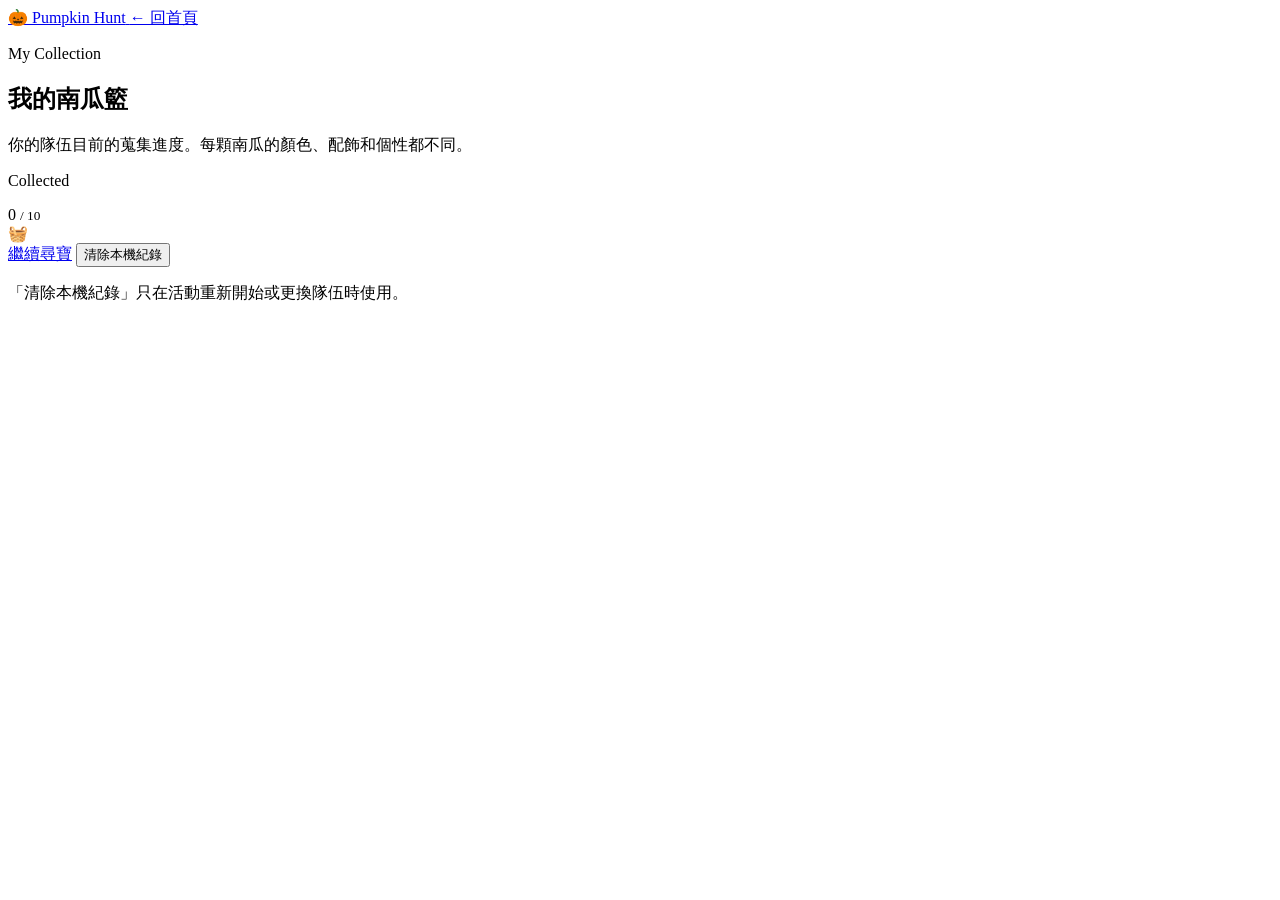
==== collection.html @ 7f1ab981 "Add files via upload Initial Halloween Pumpkin Hunt" ====
<!doctype html>
<html lang="zh-Hant">
<head>
  <meta charset="utf-8">
  <meta name="viewport" content="width=device-width, initial-scale=1, viewport-fit=cover">
  <meta name="theme-color" content="#120c1c">
  <title>我的南瓜籃｜Halloween Pumpkin Hunt</title>
  <link rel="stylesheet" href="./css/style.css">
</head>
<body>
  <main class="page-shell narrow">
    <header class="topbar">
      <a class="brand small-link" href="./index.html">
        <span class="brand-mark">🎃</span>
        <span>Pumpkin Hunt</span>
      </a>
      <a class="small-link" href="./index.html">← 回首頁</a>
    </header>

    <section class="hero">
      <p class="eyebrow">My Collection</p>
      <h1>我的南瓜籃</h1>
      <p class="lead"><span data-team-label>你的隊伍</span>目前的蒐集進度。每顆南瓜的顏色、配飾和個性都不同。</p>
    </section>

    <section class="card collection-summary">
      <div class="progress-head">
        <div>
          <p class="eyebrow">Collected</p>
          <div class="progress-big"><span data-progress-count>0</span> <small>/ <span data-progress-total>10</span></small></div>
        </div>
        <span>🧺</span>
      </div>
      <div class="progress-track">
        <div class="progress-fill" data-progress-bar></div>
      </div>
    </section>

    <section class="collection-grid" data-collection-grid></section>

    <section class="card complete-card" data-completion hidden>
      <div class="trophy">🏆</div>
      <p class="eyebrow">Congratulations</p>
      <h2>10 / 10 全部完成！</h2>
      <p class="lead">你們已經找到所有萬聖節南瓜。把這個畫面拿給老師確認吧！</p>
    </section>

    <div class="action-row">
      <a class="button button-primary" href="./index.html">繼續尋寶</a>
      <button class="button-danger" id="resetGame" type="button">清除本機紀錄</button>
    </div>

    <div class="reset-zone">
      <p class="footer-note">「清除本機紀錄」只在活動重新開始或更換隊伍時使用。</p>
    </div>
  </main>

  <script src="./js/config.js"></script>
  <script src="./js/storage.js"></script>
  <script src="./js/collection.js"></script>
  <script src="./js/offline.js"></script>
</body>
</html>
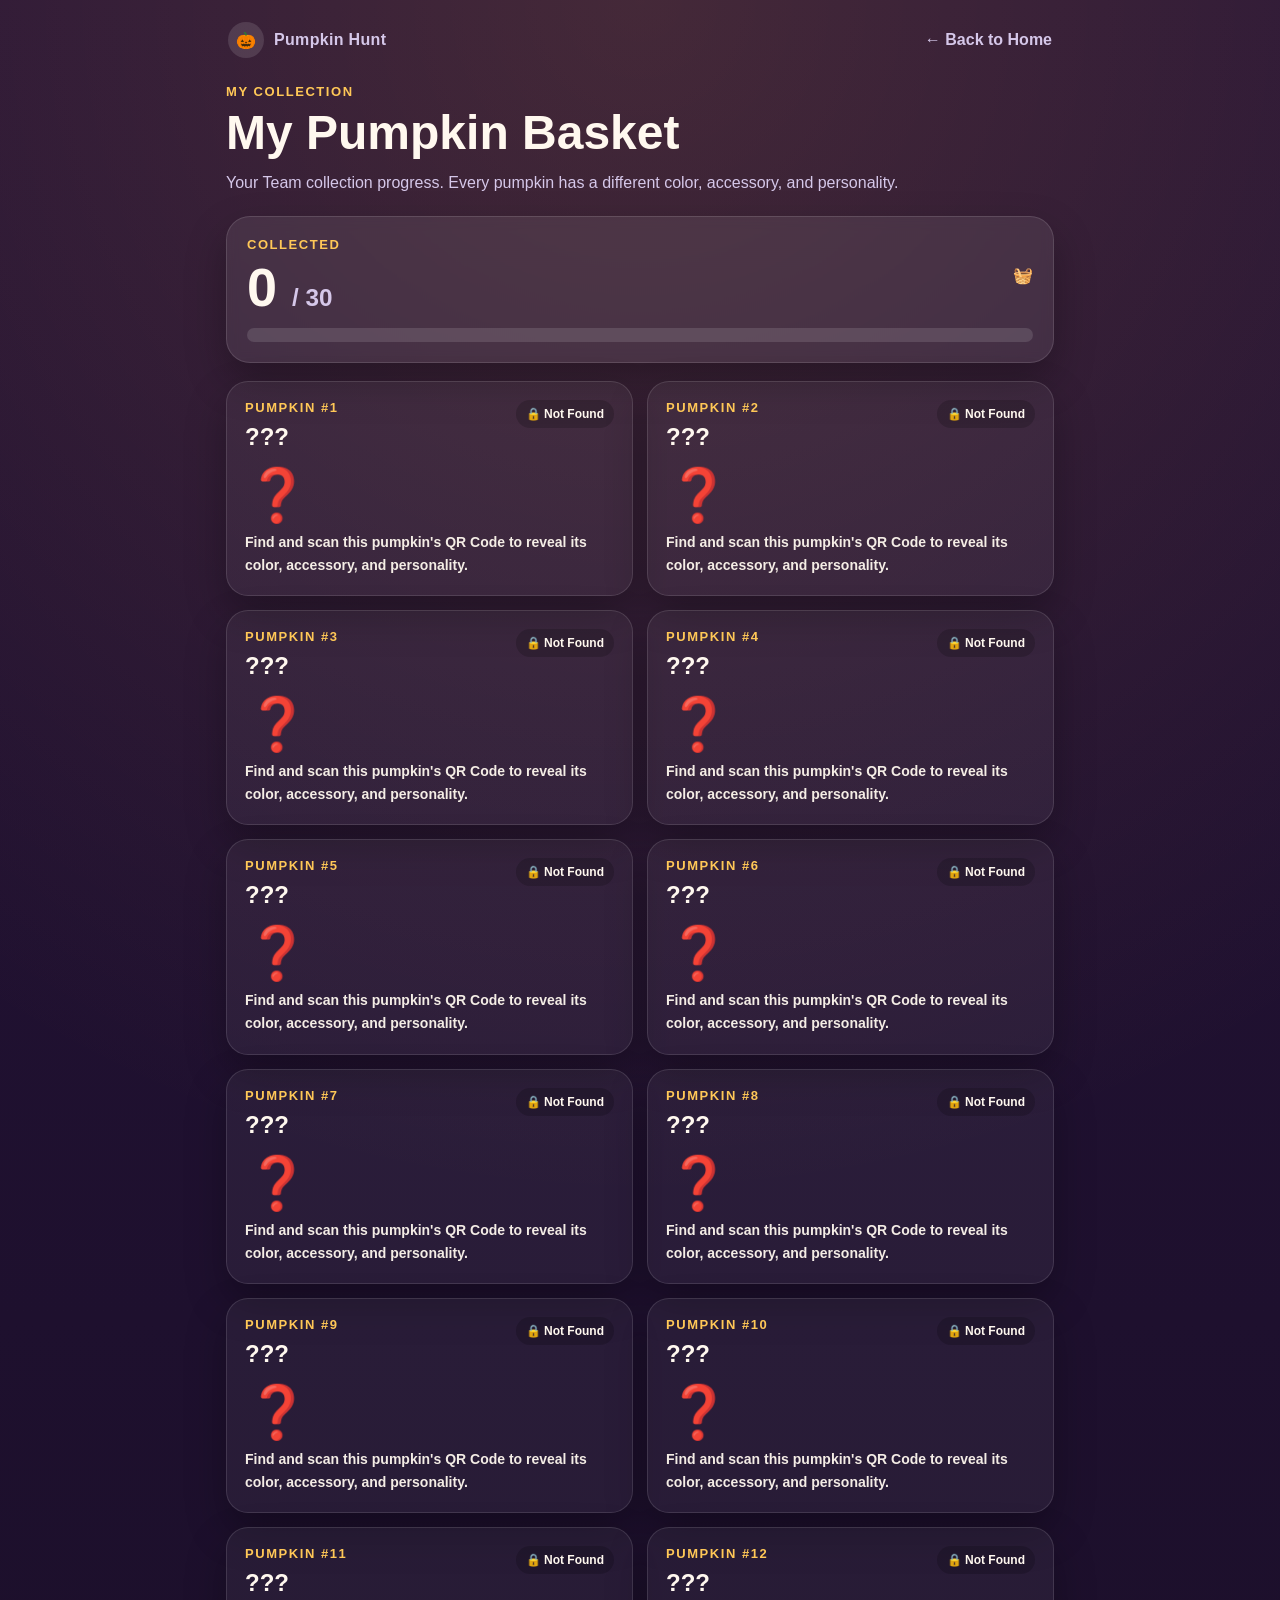
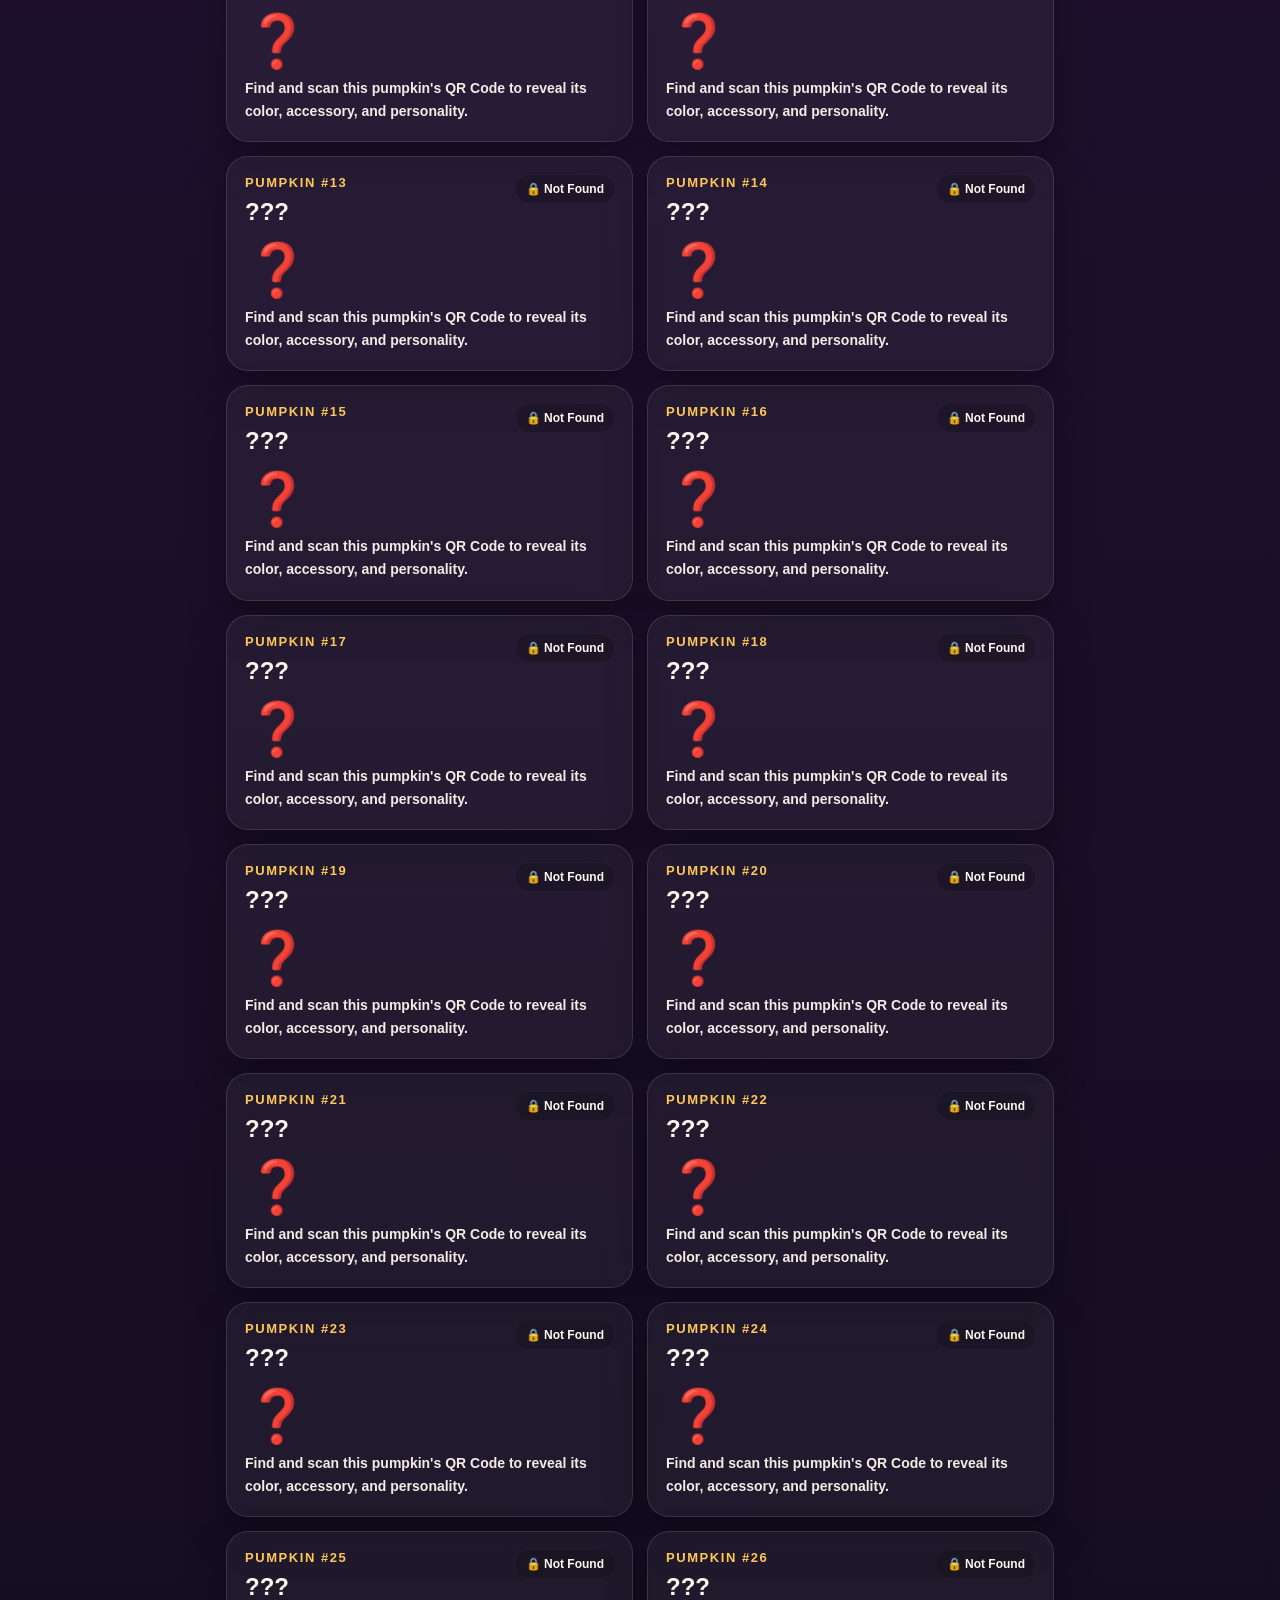
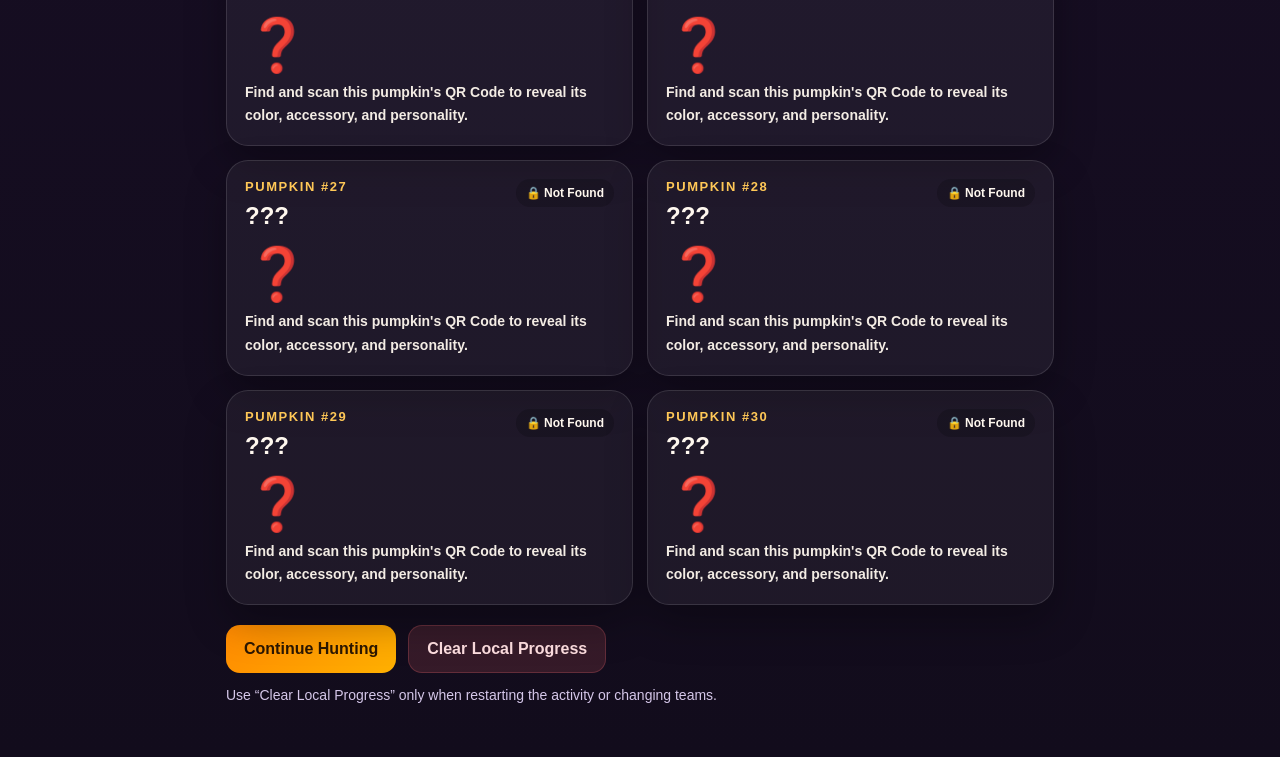
==== commit fa46044e: "Add files via upload" ====
--- a/collection.html
+++ b/collection.html
@@ -1,11 +1,11 @@
 <!doctype html>
-<html lang="zh-Hant">
+<html lang="en">
 <head>
   <meta charset="utf-8">
   <meta name="viewport" content="width=device-width, initial-scale=1, viewport-fit=cover">
   <meta name="theme-color" content="#120c1c">
-  <title>我的南瓜籃｜Halloween Pumpkin Hunt</title>
-  <link rel="stylesheet" href="./css/style.css">
+  <title>My Pumpkin Basket | Halloween Pumpkin Hunt</title>
+  <link rel="stylesheet" href="./css/style.css?v=5.0">
 </head>
 <body>
   <main class="page-shell narrow">
@@ -14,20 +14,20 @@
         <span class="brand-mark">🎃</span>
         <span>Pumpkin Hunt</span>
       </a>
-      <a class="small-link" href="./index.html">← 回首頁</a>
+      <a class="small-link" href="./index.html">← Back to Home</a>
     </header>
 
     <section class="hero">
       <p class="eyebrow">My Collection</p>
-      <h1>我的南瓜籃</h1>
-      <p class="lead"><span data-team-label>你的隊伍</span>目前的蒐集進度。每顆南瓜的顏色、配飾和個性都不同。</p>
+      <h1>My Pumpkin Basket</h1>
+      <p class="lead"><span data-team-label>Your Team</span> collection progress. Every pumpkin has a different color, accessory, and personality.</p>
     </section>
 
     <section class="card collection-summary">
       <div class="progress-head">
         <div>
           <p class="eyebrow">Collected</p>
-          <div class="progress-big"><span data-progress-count>0</span> <small>/ <span data-progress-total>10</span></small></div>
+          <div class="progress-big"><span data-progress-count>0</span> <small>/ <span data-progress-total>30</span></small></div>
         </div>
         <span>🧺</span>
       </div>
@@ -41,23 +41,23 @@
     <section class="card complete-card" data-completion hidden>
       <div class="trophy">🏆</div>
       <p class="eyebrow">Congratulations</p>
-      <h2>10 / 10 全部完成！</h2>
-      <p class="lead">你們已經找到所有萬聖節南瓜。把這個畫面拿給老師確認吧！</p>
+      <h2>30 / 30 Complete!</h2>
+      <p class="lead">You found every Halloween pumpkin. Show this screen to the teacher to confirm completion.</p>
     </section>
 
     <div class="action-row">
-      <a class="button button-primary" href="./index.html">繼續尋寶</a>
-      <button class="button-danger" id="resetGame" type="button">清除本機紀錄</button>
+      <a class="button button-primary" href="./index.html">Continue Hunting</a>
+      <button class="button-danger" id="resetGame" type="button">Clear Local Progress</button>
     </div>
 
     <div class="reset-zone">
-      <p class="footer-note">「清除本機紀錄」只在活動重新開始或更換隊伍時使用。</p>
+      <p class="footer-note">Use “Clear Local Progress” only when restarting the activity or changing teams.</p>
     </div>
   </main>
 
-  <script src="./js/config.js"></script>
-  <script src="./js/storage.js"></script>
-  <script src="./js/collection.js"></script>
-  <script src="./js/offline.js"></script>
+  <script src="./js/config.js?v=5.0"></script>
+  <script src="./js/storage.js?v=5.0"></script>
+  <script src="./js/collection.js?v=5.0"></script>
+  <script src="./js/offline.js?v=5.0"></script>
 </body>
 </html>
--- a/css/style.css
+++ b/css/style.css
@@ -0,0 +1,547 @@
+:root {
+  --bg-1: #120c1c;
+  --bg-2: #241237;
+  --panel: rgba(255, 255, 255, 0.08);
+  --panel-strong: rgba(255, 255, 255, 0.14);
+  --text: #fff8ef;
+  --muted: #d5c7e9;
+  --accent: #ff8a00;
+  --accent-2: #ffc857;
+  --danger: #d95d66;
+  --ok: #58d68d;
+  --shadow: 0 18px 40px rgba(0, 0, 0, 0.28);
+  --radius-lg: 24px;
+  --radius-md: 18px;
+  --radius-sm: 12px;
+}
+
+* { box-sizing: border-box; }
+html, body { margin: 0; min-height: 100%; }
+body {
+  font-family: "Segoe UI", "Noto Sans TC", "PingFang TC", sans-serif;
+  color: var(--text);
+  background:
+    radial-gradient(circle at top, rgba(255, 171, 64, 0.15), transparent 30%),
+    linear-gradient(180deg, var(--bg-2), var(--bg-1));
+}
+
+a { color: inherit; text-decoration: none; }
+button, input { font: inherit; }
+button { cursor: pointer; border: 0; }
+
+.page-shell {
+  width: min(100%, 1120px);
+  margin: 0 auto;
+  padding: 16px 16px 40px;
+}
+.page-shell.narrow { max-width: 860px; }
+.tool-layout {
+  width: min(100%, 1200px);
+  margin: 0 auto;
+  padding: 16px 16px 40px;
+}
+
+.topbar {
+  display: flex;
+  justify-content: space-between;
+  align-items: center;
+  gap: 16px;
+  padding: 6px 2px 18px;
+}
+.brand {
+  display: inline-flex;
+  align-items: center;
+  gap: 10px;
+  font-weight: 800;
+  letter-spacing: 0.02em;
+}
+.brand-mark {
+  display: inline-grid;
+  place-items: center;
+  width: 36px;
+  height: 36px;
+  border-radius: 50%;
+  background: rgba(255, 255, 255, 0.12);
+}
+.small-link {
+  color: var(--muted);
+  font-weight: 600;
+}
+
+.hero {
+  margin: 8px 0 20px;
+}
+.hero h1 {
+  margin: 6px 0 10px;
+  font-size: clamp(32px, 7vw, 48px);
+  line-height: 1.08;
+}
+.lead {
+  color: var(--muted);
+  line-height: 1.7;
+  margin: 0;
+}
+.eyebrow {
+  margin: 0 0 8px;
+  font-size: 13px;
+  text-transform: uppercase;
+  letter-spacing: 0.12em;
+  color: var(--accent-2);
+  font-weight: 800;
+}
+.section-title {
+  margin: 0 0 14px;
+  font-size: 22px;
+}
+
+.card {
+  background: var(--panel);
+  backdrop-filter: blur(6px);
+  border: 1px solid rgba(255, 255, 255, 0.12);
+  border-radius: var(--radius-lg);
+  box-shadow: var(--shadow);
+  padding: 20px;
+  margin: 0 0 18px;
+}
+.progress-card, .team-card, .instructions-card, .collection-summary, .tool-card, .complete-card, .invalid-card { overflow: hidden; }
+
+.progress-head {
+  display: flex;
+  justify-content: space-between;
+  align-items: center;
+  gap: 16px;
+}
+.progress-big {
+  font-size: clamp(34px, 8vw, 54px);
+  font-weight: 900;
+  line-height: 1;
+}
+.progress-big small {
+  font-size: 0.45em;
+  color: var(--muted);
+}
+.progress-track {
+  width: 100%;
+  height: 14px;
+  border-radius: 999px;
+  background: rgba(255, 255, 255, 0.12);
+  overflow: hidden;
+  margin-top: 14px;
+}
+.progress-fill {
+  height: 100%;
+  width: 0;
+  background: linear-gradient(90deg, var(--accent), #ffbe55);
+  border-radius: inherit;
+  transition: width 0.35s ease;
+}
+.mini-grid {
+  display: grid;
+  grid-template-columns: repeat(5, 1fr);
+  gap: 10px;
+  margin-top: 16px;
+}
+.mini-slot {
+  min-height: 74px;
+  border-radius: 16px;
+  display: flex;
+  flex-direction: column;
+  align-items: center;
+  justify-content: center;
+  padding: 10px 6px;
+  text-align: center;
+  border: 1px dashed rgba(255,255,255,0.18);
+  background: rgba(255, 255, 255, 0.04);
+}
+.mini-slot strong { font-size: 12px; margin-top: 6px; }
+.mini-slot.is-collected {
+  border-style: solid;
+  color: #fff;
+}
+.mini-slot .mini-icon { font-size: 24px; }
+
+.input-row {
+  display: flex;
+  gap: 10px;
+  flex-wrap: wrap;
+}
+input[type="text"], input[type="url"] {
+  flex: 1 1 220px;
+  padding: 14px 16px;
+  border-radius: 14px;
+  border: 1px solid rgba(255, 255, 255, 0.14);
+  background: rgba(8, 5, 18, 0.5);
+  color: var(--text);
+}
+input::placeholder { color: #b5a8cb; }
+.button-primary, .button-secondary, .button-danger, .button {
+  display: inline-flex;
+  align-items: center;
+  justify-content: center;
+  min-height: 48px;
+  padding: 12px 18px;
+  border-radius: 14px;
+  font-weight: 800;
+  transition: transform 0.15s ease, opacity 0.2s ease;
+}
+.button-primary, .button.button-primary {
+  background: linear-gradient(135deg, var(--accent), #ffb000);
+  color: #2c1700;
+}
+.button-secondary, .button.button-secondary {
+  background: rgba(255,255,255,0.1);
+  color: var(--text);
+  border: 1px solid rgba(255,255,255,0.12);
+}
+.button-danger {
+  background: rgba(217, 93, 102, 0.18);
+  color: #ffdfe1;
+  border: 1px solid rgba(217, 93, 102, 0.28);
+}
+.button-primary:hover, .button-secondary:hover, .button-danger:hover, .button:hover {
+  transform: translateY(-1px);
+}
+.team-label, .helper, .tool-status, .footer-note {
+  color: var(--muted);
+}
+.team-label {
+  margin-top: 12px;
+  font-weight: 700;
+}
+.helper, .footer-note, .tool-status { font-size: 14px; }
+
+.instructions {
+  list-style: none;
+  margin: 0;
+  padding: 0;
+  display: grid;
+  gap: 12px;
+}
+.instructions li {
+  display: grid;
+  grid-template-columns: 36px 1fr;
+  gap: 12px;
+  align-items: center;
+}
+.step-number {
+  width: 36px;
+  height: 36px;
+  border-radius: 50%;
+  display: inline-grid;
+  place-items: center;
+  background: rgba(255,255,255,0.1);
+  font-weight: 800;
+}
+.action-row {
+  display: flex;
+  gap: 12px;
+  flex-wrap: wrap;
+  margin: 20px 0 14px;
+}
+
+.pumpkin-stage {
+  position: relative;
+  min-height: 340px;
+  border-radius: 22px;
+  overflow: hidden;
+  background: radial-gradient(circle at top, rgba(255, 204, 102, 0.18), rgba(255,255,255,0.02) 50%), rgba(8, 5, 18, 0.55);
+  border: 1px solid rgba(255,255,255,0.08);
+}
+#pumpkinCanvas {
+  width: 100%;
+  height: 340px;
+  display: block;
+}
+.found-copy {
+  padding-top: 18px;
+}
+.found-copy h1 {
+  font-size: clamp(30px, 6vw, 40px);
+  margin: 0 0 10px;
+}
+.progress-inline {
+  display: grid;
+  gap: 10px;
+  margin-top: 20px;
+}
+.completion-banner {
+  margin-top: 18px;
+  padding: 14px 16px;
+  border-radius: 16px;
+  background: rgba(88, 214, 141, 0.15);
+  border: 1px solid rgba(88, 214, 141, 0.28);
+  color: #dcffe9;
+  font-weight: 700;
+}
+.invalid-card {
+  text-align: center;
+  padding: 36px 20px;
+}
+.invalid-icon, .trophy {
+  font-size: 56px;
+  margin-bottom: 12px;
+}
+
+.collection-grid {
+  display: grid;
+  grid-template-columns: repeat(2, minmax(0, 1fr));
+  gap: 14px;
+}
+.collection-card {
+  border-radius: 22px;
+  padding: 18px;
+  position: relative;
+  overflow: hidden;
+  min-height: 210px;
+  box-shadow: var(--shadow);
+  border: 1px solid rgba(255,255,255,0.12);
+}
+.collection-card.is-locked {
+  background: rgba(255,255,255,0.05);
+}
+.collection-card.is-found {
+  color: #fff;
+}
+.collection-card-header {
+  display: flex;
+  justify-content: space-between;
+  align-items: start;
+  gap: 12px;
+}
+.collection-card h3 {
+  margin: 0;
+  font-size: 24px;
+}
+.collection-card .tag {
+  display: inline-flex;
+  align-items: center;
+  gap: 6px;
+  padding: 7px 10px;
+  border-radius: 999px;
+  font-size: 12px;
+  font-weight: 800;
+  background: rgba(0,0,0,0.18);
+}
+.collection-card .collection-emoji {
+  font-size: 52px;
+  line-height: 1;
+  margin: 18px 0 10px;
+}
+.collection-card .meta-line {
+  font-size: 14px;
+  line-height: 1.65;
+  max-width: 30em;
+}
+.collection-card .locked-label {
+  opacity: 0.95;
+  font-weight: 700;
+}
+.collection-card .personality-line {
+  margin-top: 10px;
+  font-size: 15px;
+  font-weight: 700;
+}
+.complete-card { text-align: center; }
+.reset-zone { margin-top: 8px; }
+
+.confetti {
+  position: fixed;
+  inset: 0;
+  pointer-events: none;
+  overflow: hidden;
+  z-index: 20;
+}
+.confetti-piece {
+  position: absolute;
+  top: -20px;
+  width: 10px;
+  height: 16px;
+  opacity: 0.9;
+  animation: fall linear forwards;
+}
+@keyframes fall {
+  0% { transform: translateY(0) rotate(0deg); }
+  100% { transform: translateY(105vh) rotate(540deg); opacity: 0; }
+}
+
+.tool-controls {
+  display: grid;
+  grid-template-columns: minmax(0, 1fr) auto auto;
+  gap: 10px;
+}
+.qr-output {
+  display: grid;
+  grid-template-columns: repeat(auto-fit, minmax(240px, 1fr));
+  gap: 18px;
+  margin-top: 20px;
+}
+.qr-card {
+  background: white;
+  color: #222;
+  border-radius: 18px;
+  padding: 16px;
+  break-inside: avoid;
+}
+.qr-card h3 {
+  margin: 0 0 6px;
+  font-size: 24px;
+}
+.qr-card .qr-meta {
+  color: #555;
+  font-size: 14px;
+  line-height: 1.5;
+  margin-bottom: 12px;
+}
+.qr-box {
+  min-height: 136px;
+  display: grid;
+  place-items: center;
+  margin: 10px 0;
+}
+.qr-link {
+  font-size: 11px;
+  word-break: break-all;
+  color: #555;
+}
+.no-print { display: block; }
+
+@media (max-width: 760px) {
+  .tool-controls { grid-template-columns: 1fr; }
+  .collection-grid { grid-template-columns: 1fr; }
+  .mini-grid { grid-template-columns: repeat(2, 1fr); }
+}
+
+@media print {
+  body { background: #fff; color: #000; }
+  .no-print { display: none; }
+  .tool-layout { padding: 0; }
+  .qr-output { grid-template-columns: repeat(2, 1fr); gap: 12px; }
+  .qr-card { box-shadow: none; border: 1px solid #ddd; }
+}
+
+.offline-card {
+  border-color: rgba(88, 214, 141, 0.22);
+}
+.offline-status {
+  font-size: 22px;
+  font-weight: 900;
+  margin-bottom: 8px;
+}
+[data-offline-status][data-state="ready"] { color: #bfffd4; }
+[data-offline-status][data-state="warn"] { color: #ffe49a; }
+[data-offline-status][data-state="error"] { color: #ffc1c5; }
+[data-offline-status][data-state="loading"] { color: var(--accent-2); }
+
+/* v4.1 renderer fallback: remains visible until the first successful WebGL frame. */
+.pumpkin-stage {
+  position: relative;
+  isolation: isolate;
+}
+#pumpkinCanvas {
+  position: relative;
+  z-index: 2;
+  background: transparent;
+}
+.pumpkin-fallback {
+  --pumpkin-shell: #ff7b1f;
+  --pumpkin-shell-2: #ffb24a;
+  --pumpkin-stem: #70552d;
+  --pumpkin-accent: #ffd54f;
+  --pumpkin-eye: #171117;
+  position: absolute;
+  inset: 0;
+  z-index: 1;
+  display: grid;
+  place-items: center;
+  pointer-events: none;
+  transition: opacity .2s ease;
+}
+.pumpkin-fallback.webgl-ready {
+  opacity: 0;
+}
+.fallback-body {
+  position: relative;
+  width: min(52vw, 260px);
+  aspect-ratio: 1.18 / 1;
+  filter: drop-shadow(0 22px 28px rgba(0,0,0,.30));
+  animation: fallbackFloat 2.8s ease-in-out infinite;
+}
+.fallback-lobe {
+  position: absolute;
+  top: 17%;
+  bottom: 6%;
+  width: 43%;
+  border-radius: 52% 52% 48% 48% / 42% 42% 58% 58%;
+  background: linear-gradient(100deg, var(--pumpkin-shell), var(--pumpkin-shell-2) 52%, var(--pumpkin-shell));
+  box-shadow: inset 10px 0 16px rgba(255,255,255,.10), inset -14px 0 20px rgba(0,0,0,.12);
+}
+.lobe-1 { left: 2%; transform: scale(.83,.90); }
+.lobe-2 { left: 19%; transform: scale(.96,.98); }
+.lobe-3 { left: 30%; width: 40%; z-index: 2; }
+.lobe-4 { right: 19%; transform: scale(.96,.98); }
+.lobe-5 { right: 2%; transform: scale(.83,.90); }
+.fallback-stem {
+  position: absolute;
+  z-index: 4;
+  width: 13%;
+  height: 28%;
+  left: 44%;
+  top: -1%;
+  border-radius: 35% 35% 20% 20%;
+  background: linear-gradient(90deg, var(--pumpkin-stem), #a98a50, var(--pumpkin-stem));
+  transform: rotate(8deg);
+}
+.fallback-eye {
+  position: absolute;
+  z-index: 5;
+  width: 9%;
+  height: 10%;
+  top: 47%;
+  border-radius: 50%;
+  background: var(--pumpkin-eye);
+  box-shadow: 0 0 10px rgba(0,0,0,.18);
+}
+.fallback-eye.left { left: 34%; }
+.fallback-eye.right { right: 34%; }
+.pumpkin-fallback[data-pumpkin-id="3"] .fallback-eye.right,
+.pumpkin-fallback[data-pumpkin-id="8"] .fallback-eye.right {
+  height: 3%;
+  top: 51%;
+  border-radius: 999px;
+}
+.fallback-mouth {
+  position: absolute;
+  z-index: 5;
+  width: 27%;
+  height: 13%;
+  left: 36.5%;
+  top: 62%;
+  border-bottom: 7px solid var(--pumpkin-eye);
+  border-radius: 0 0 50% 50%;
+}
+.pumpkin-fallback[data-pumpkin-id="6"] .fallback-mouth {
+  border-bottom: 0;
+  border-top: 7px solid var(--pumpkin-eye);
+  border-radius: 50% 50% 0 0;
+}
+.fallback-accessory {
+  position: absolute;
+  z-index: 6;
+  top: 7%;
+  left: 50%;
+  transform: translateX(-50%);
+  font-size: clamp(44px, 9vw, 78px);
+  filter: drop-shadow(0 5px 8px rgba(0,0,0,.25));
+}
+.fallback-note {
+  position: absolute;
+  bottom: 14px;
+  right: 16px;
+  font-size: 11px;
+  color: rgba(255,255,255,.48);
+  letter-spacing: .08em;
+}
+@keyframes fallbackFloat {
+  0%, 100% { transform: translateY(0) rotate(-1deg); }
+  50% { transform: translateY(-10px) rotate(1deg); }
+}
